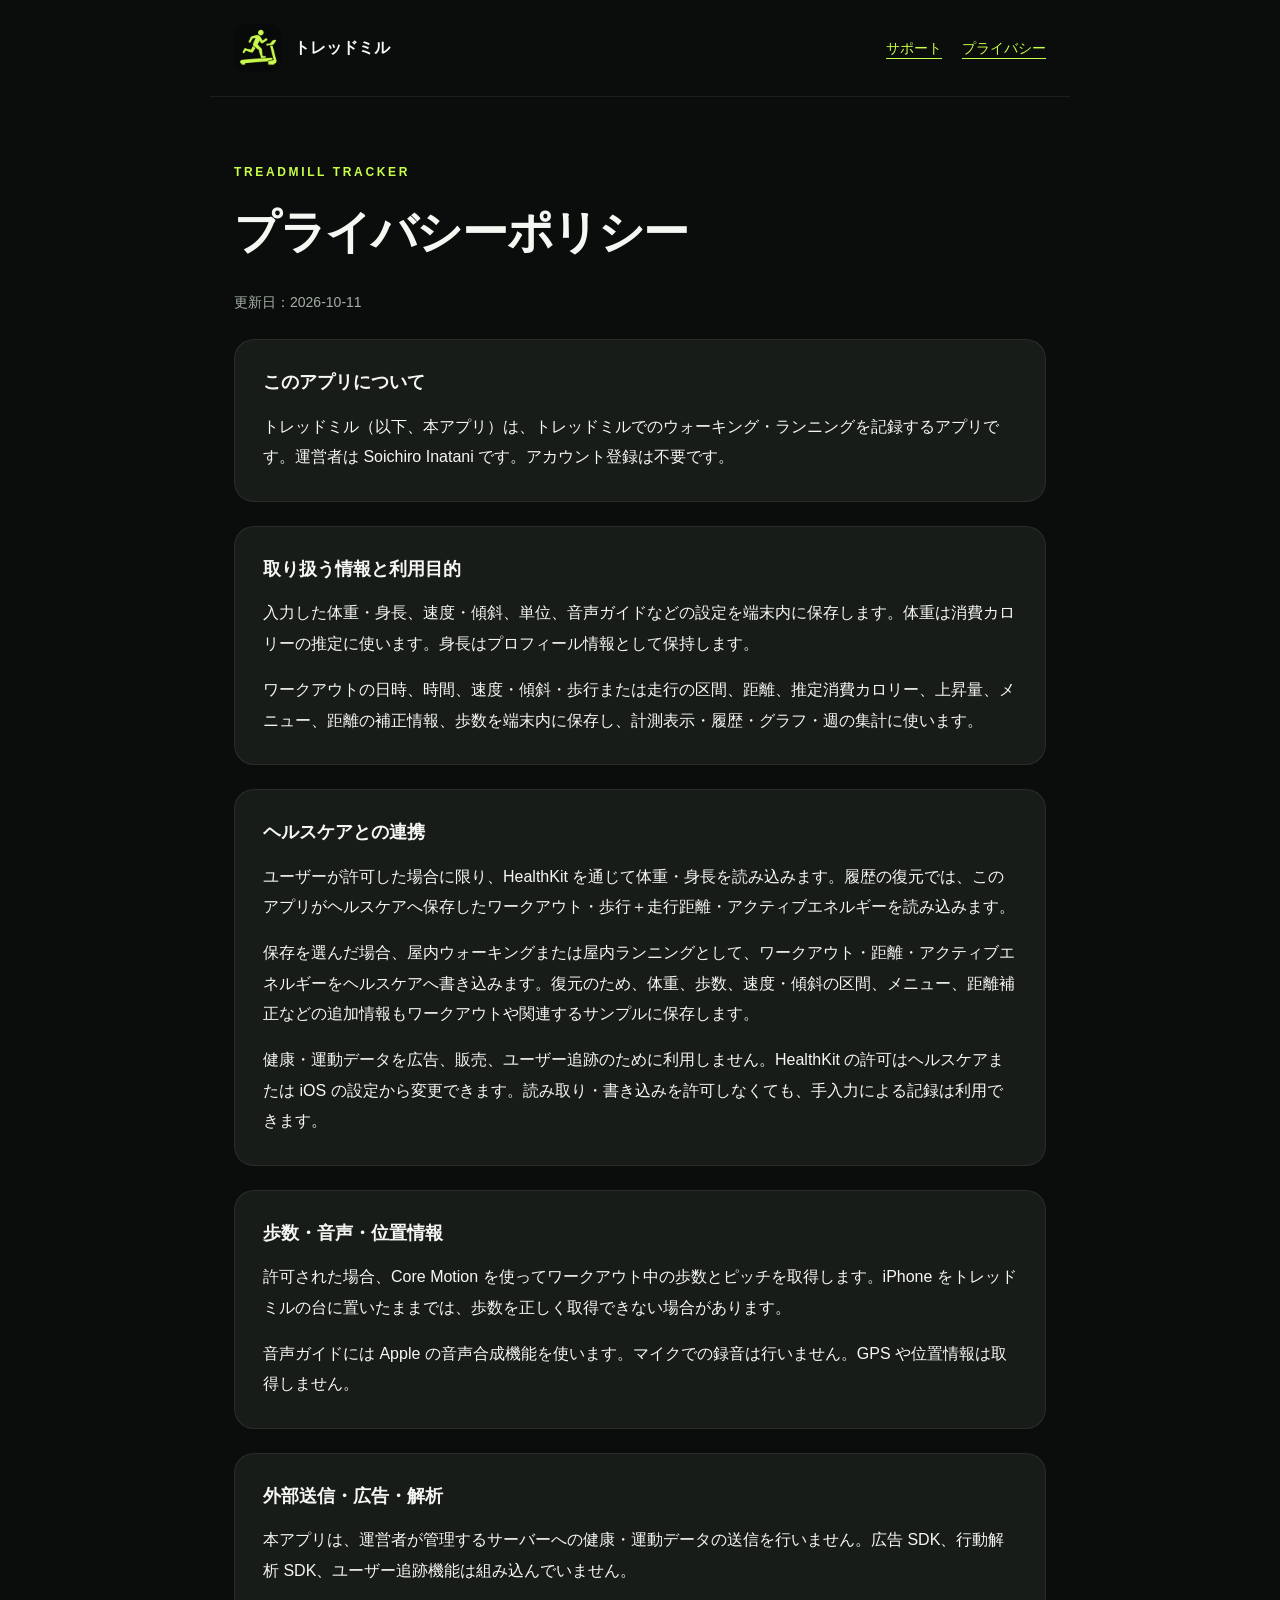
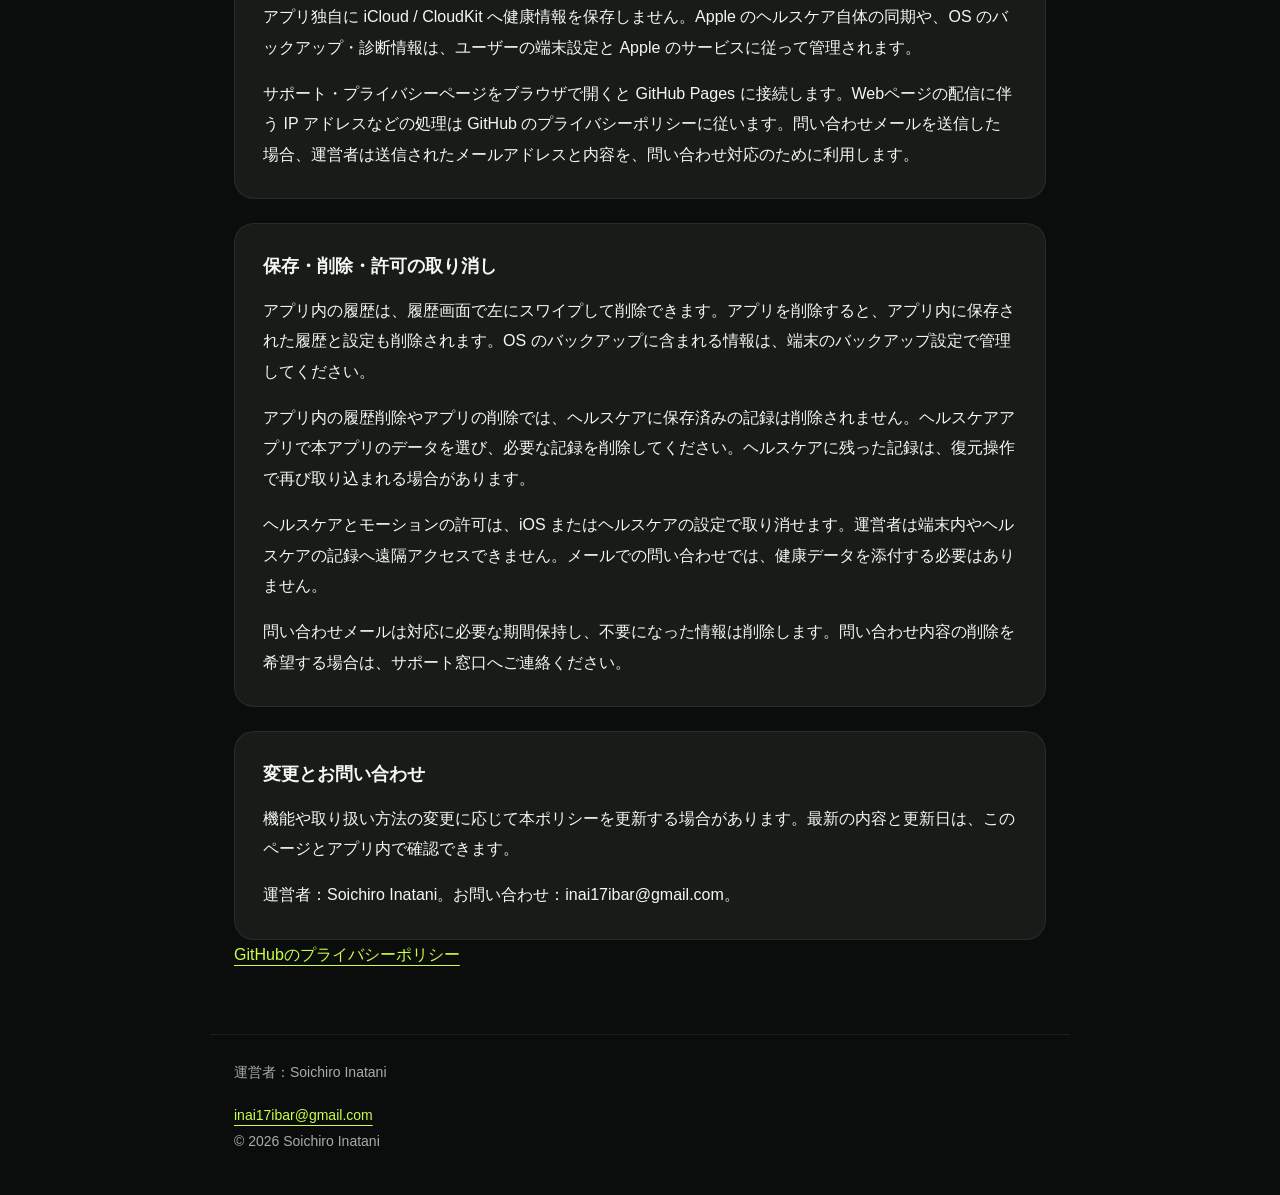
==== docs/privacy.html @ 9da5dac7 "feat: prepare App Store metadata and public support pages" ====
<!doctype html>
<html lang="ja">
<head>
  <meta charset="utf-8">
  <meta name="viewport" content="width=device-width, initial-scale=1">
  <meta name="color-scheme" content="dark">
  <meta name="description" content="トレッドミルのサポートとプライバシー情報。屋内ウォーキング・ランニングの記録に。">
  <title>プライバシーポリシー | トレッドミル</title>
  <link rel="canonical" href="https://inai17ibar.github.io/treadmill-tracker-ios/privacy.html">
  <link rel="icon" href="icon.png" type="image/png">
  <link rel="stylesheet" href="style.css">
</head>
<body>
  <a class="skip" href="#main">本文へ</a>
  <header><a class="brand" href="index.html"><img src="icon.png" alt="" width="48" height="48">トレッドミル</a>
  <nav aria-label="メインメニュー"><a href="support.html">サポート</a><a href="privacy.html">プライバシー</a></nav></header>
  <main id="main"><p class="eyebrow">TREADMILL TRACKER</p><h1>プライバシーポリシー</h1><p class="updated">更新日：2026-10-11</p>
<section><h2>このアプリについて</h2><p>トレッドミル（以下、本アプリ）は、トレッドミルでのウォーキング・ランニングを記録するアプリです。運営者は Soichiro Inatani です。アカウント登録は不要です。</p></section>
<section><h2>取り扱う情報と利用目的</h2><p>入力した体重・身長、速度・傾斜、単位、音声ガイドなどの設定を端末内に保存します。体重は消費カロリーの推定に使います。身長はプロフィール情報として保持します。</p><p>ワークアウトの日時、時間、速度・傾斜・歩行または走行の区間、距離、推定消費カロリー、上昇量、メニュー、距離の補正情報、歩数を端末内に保存し、計測表示・履歴・グラフ・週の集計に使います。</p></section>
<section><h2>ヘルスケアとの連携</h2><p>ユーザーが許可した場合に限り、HealthKit を通じて体重・身長を読み込みます。履歴の復元では、このアプリがヘルスケアへ保存したワークアウト・歩行＋走行距離・アクティブエネルギーを読み込みます。</p><p>保存を選んだ場合、屋内ウォーキングまたは屋内ランニングとして、ワークアウト・距離・アクティブエネルギーをヘルスケアへ書き込みます。復元のため、体重、歩数、速度・傾斜の区間、メニュー、距離補正などの追加情報もワークアウトや関連するサンプルに保存します。</p><p>健康・運動データを広告、販売、ユーザー追跡のために利用しません。HealthKit の許可はヘルスケアまたは iOS の設定から変更できます。読み取り・書き込みを許可しなくても、手入力による記録は利用できます。</p></section>
<section><h2>歩数・音声・位置情報</h2><p>許可された場合、Core Motion を使ってワークアウト中の歩数とピッチを取得します。iPhone をトレッドミルの台に置いたままでは、歩数を正しく取得できない場合があります。</p><p>音声ガイドには Apple の音声合成機能を使います。マイクでの録音は行いません。GPS や位置情報は取得しません。</p></section>
<section><h2>外部送信・広告・解析</h2><p>本アプリは、運営者が管理するサーバーへの健康・運動データの送信を行いません。広告 SDK、行動解析 SDK、ユーザー追跡機能は組み込んでいません。</p><p>アプリ独自に iCloud / CloudKit へ健康情報を保存しません。Apple のヘルスケア自体の同期や、OS のバックアップ・診断情報は、ユーザーの端末設定と Apple のサービスに従って管理されます。</p><p>サポート・プライバシーページをブラウザで開くと GitHub Pages に接続します。Webページの配信に伴う IP アドレスなどの処理は GitHub のプライバシーポリシーに従います。問い合わせメールを送信した場合、運営者は送信されたメールアドレスと内容を、問い合わせ対応のために利用します。</p></section>
<section><h2>保存・削除・許可の取り消し</h2><p>アプリ内の履歴は、履歴画面で左にスワイプして削除できます。アプリを削除すると、アプリ内に保存された履歴と設定も削除されます。OS のバックアップに含まれる情報は、端末のバックアップ設定で管理してください。</p><p>アプリ内の履歴削除やアプリの削除では、ヘルスケアに保存済みの記録は削除されません。ヘルスケアアプリで本アプリのデータを選び、必要な記録を削除してください。ヘルスケアに残った記録は、復元操作で再び取り込まれる場合があります。</p><p>ヘルスケアとモーションの許可は、iOS またはヘルスケアの設定で取り消せます。運営者は端末内やヘルスケアの記録へ遠隔アクセスできません。メールでの問い合わせでは、健康データを添付する必要はありません。</p><p>問い合わせメールは対応に必要な期間保持し、不要になった情報は削除します。問い合わせ内容の削除を希望する場合は、サポート窓口へご連絡ください。</p></section>
<section><h2>変更とお問い合わせ</h2><p>機能や取り扱い方法の変更に応じて本ポリシーを更新する場合があります。最新の内容と更新日は、このページとアプリ内で確認できます。</p><p>運営者：Soichiro Inatani。お問い合わせ：inai17ibar@gmail.com。</p></section>
<p><a href="https://docs.github.com/ja/site-policy/privacy-policies/github-general-privacy-statement">GitHubのプライバシーポリシー</a></p></main>
  <footer><p>運営者：Soichiro Inatani</p><a href="mailto:inai17ibar@gmail.com">inai17ibar@gmail.com</a>
  <p>© 2026 Soichiro Inatani</p></footer>
</body>
</html>
---- docs/style.css ----
:root{color-scheme:dark;--bg:#0b0d0c;--panel:#181c19;--text:#f5f7f2;--muted:#a4afa5;--lime:#c8ff48}*{box-sizing:border-box}body{margin:0;background:var(--bg);color:var(--text);font-family:-apple-system,BlinkMacSystemFont,"Hiragino Kaku Gothic ProN","Noto Sans JP",sans-serif;line-height:1.9;overflow-wrap:anywhere}header,main,footer{max-width:860px;margin:auto;padding:24px}header{display:flex;align-items:center;justify-content:space-between;gap:24px;border-bottom:1px solid #ffffff12}.brand{display:flex;align-items:center;gap:12px;font-weight:750;text-decoration:none;color:var(--text)}.brand img{border-radius:12px}nav{display:flex;gap:20px;font-size:.875rem}a{color:var(--lime);text-underline-offset:5px}a:hover{text-decoration-thickness:2px}a:focus-visible{outline:3px solid var(--lime);outline-offset:5px;border-radius:3px}main{padding-top:64px;padding-bottom:64px}.eyebrow{font-size:.75rem;letter-spacing:.22em;color:var(--lime);font-weight:750}h1{font-size:clamp(1.75rem,5vw,2.9rem);line-height:1.4;margin:16px 0 24px;letter-spacing:-.03em}h2{font-size:1.15rem;line-height:1.5;margin:0 0 16px}section{background:var(--panel);border:1px solid #ffffff12;border-radius:20px;padding:28px;margin-top:24px}p{margin:0 0 16px}p:last-child{margin-bottom:0}.updated,footer{color:var(--muted);font-size:.875rem}.lead{font-size:1.2rem;color:var(--muted)}.links{display:grid;gap:16px;margin-top:24px}.links a{padding:20px 24px;border-radius:16px;background:var(--lime);color:var(--bg);font-weight:700;text-decoration:none}footer{border-top:1px solid #ffffff12;padding-bottom:40px}.skip{position:absolute;top:-100px;left:16px;padding:12px;background:var(--lime);color:var(--bg)}.skip:focus{top:12px}@media(max-width:540px){header{align-items:flex-start;flex-direction:column;gap:16px}header,main,footer{padding-left:20px;padding-right:20px}main{padding-top:36px}section{padding:22px}}
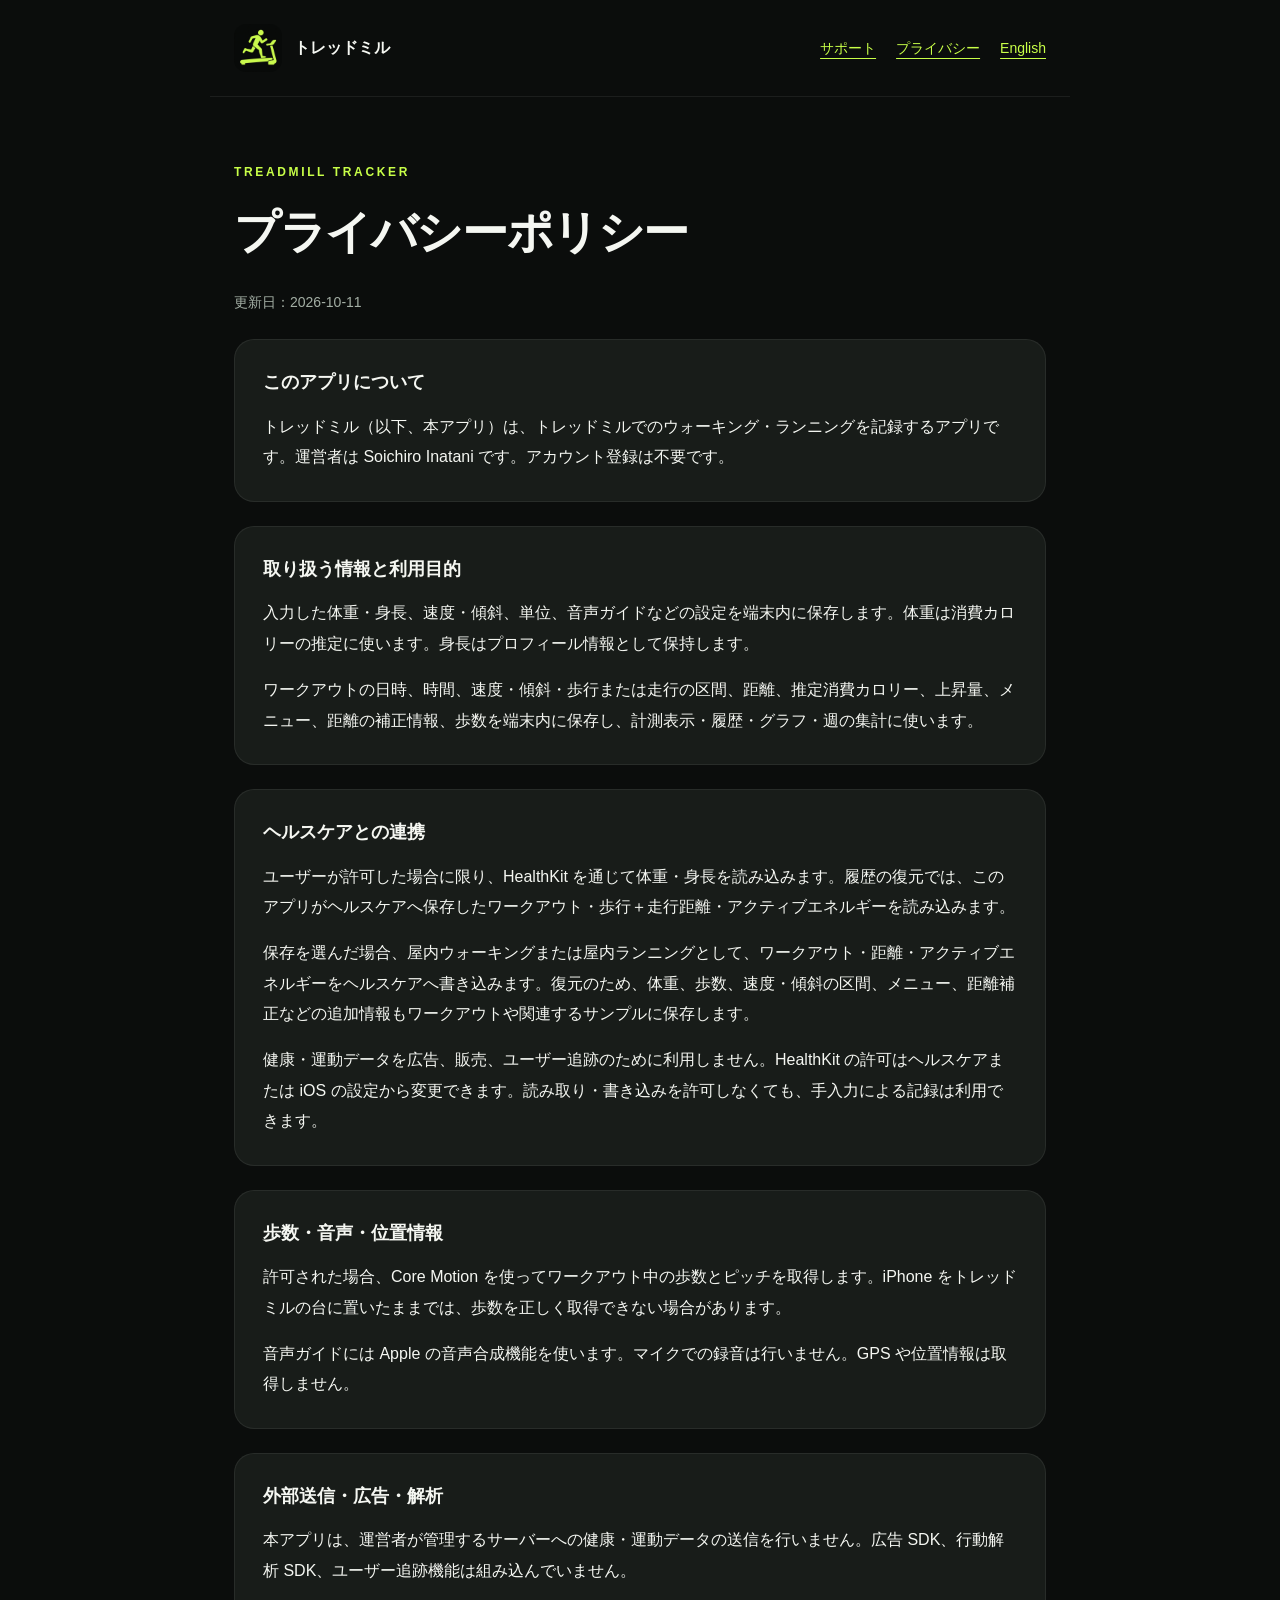
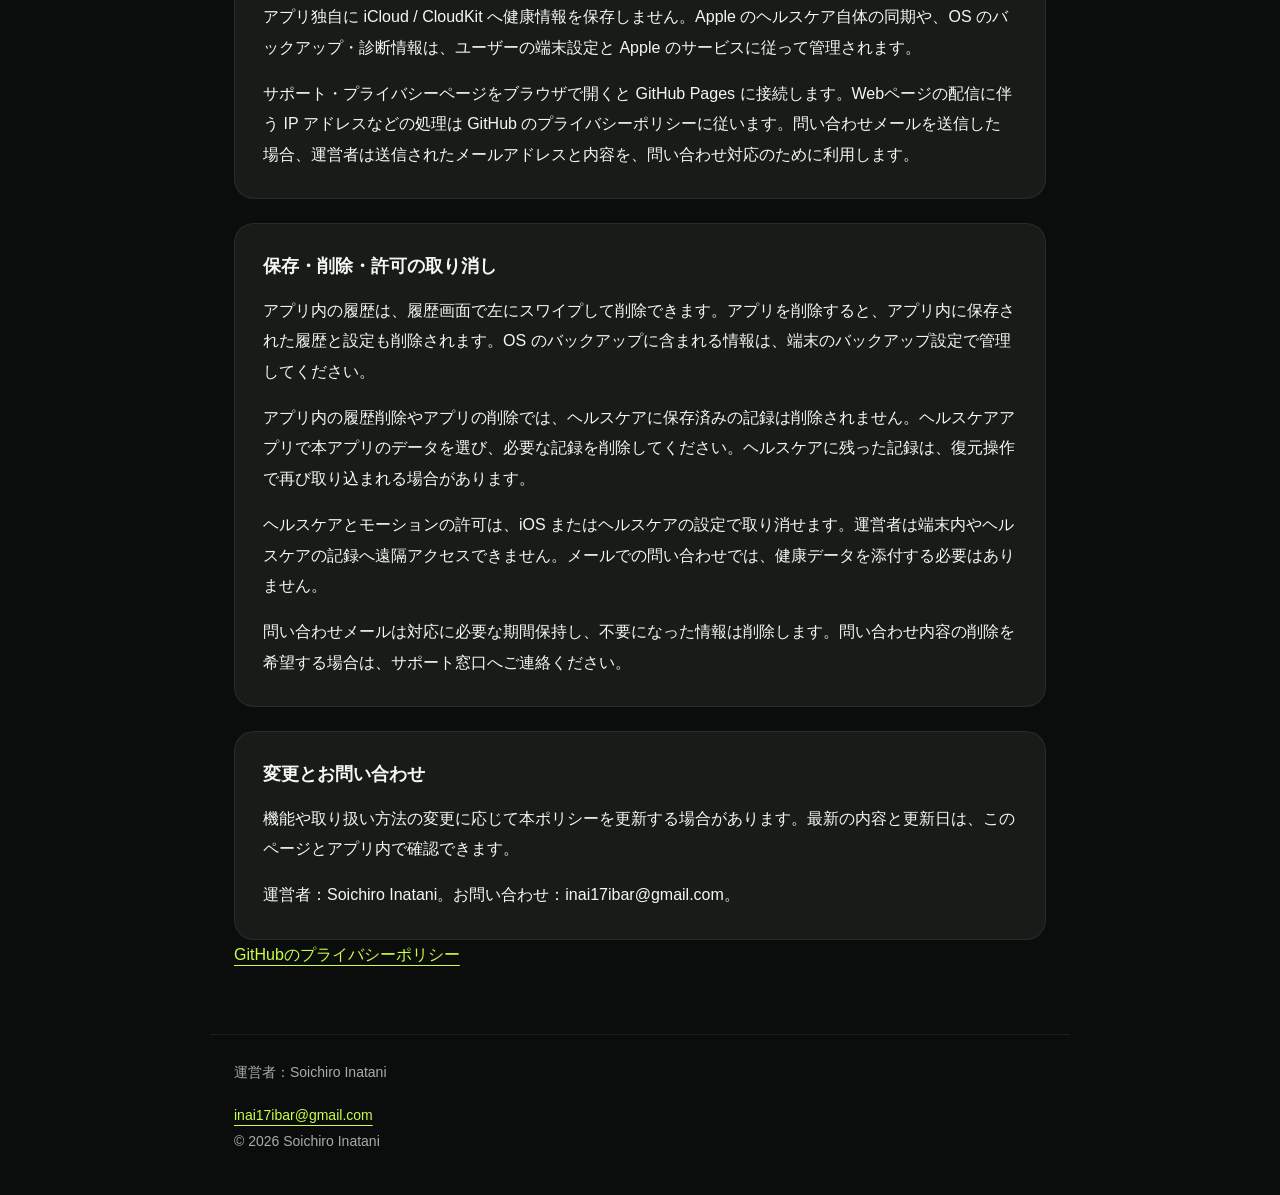
==== commit 87f7dad6: "Add English localization and international store assets" ====
--- a/docs/privacy.html
+++ b/docs/privacy.html
@@ -7,13 +7,15 @@
   <meta name="description" content="トレッドミルのサポートとプライバシー情報。屋内ウォーキング・ランニングの記録に。">
   <title>プライバシーポリシー | トレッドミル</title>
   <link rel="canonical" href="https://inai17ibar.github.io/treadmill-tracker-ios/privacy.html">
+  <link rel="alternate" hreflang="ja" href="https://inai17ibar.github.io/treadmill-tracker-ios/privacy.html">
+  <link rel="alternate" hreflang="en" href="https://inai17ibar.github.io/treadmill-tracker-ios/en/privacy.html">
   <link rel="icon" href="icon.png" type="image/png">
   <link rel="stylesheet" href="style.css">
 </head>
 <body>
   <a class="skip" href="#main">本文へ</a>
   <header><a class="brand" href="index.html"><img src="icon.png" alt="" width="48" height="48">トレッドミル</a>
-  <nav aria-label="メインメニュー"><a href="support.html">サポート</a><a href="privacy.html">プライバシー</a></nav></header>
+  <nav aria-label="メインメニュー"><a href="support.html">サポート</a><a href="privacy.html">プライバシー</a><a href="en/privacy.html" lang="en">English</a></nav></header>
   <main id="main"><p class="eyebrow">TREADMILL TRACKER</p><h1>プライバシーポリシー</h1><p class="updated">更新日：2026-10-11</p>
 <section><h2>このアプリについて</h2><p>トレッドミル（以下、本アプリ）は、トレッドミルでのウォーキング・ランニングを記録するアプリです。運営者は Soichiro Inatani です。アカウント登録は不要です。</p></section>
 <section><h2>取り扱う情報と利用目的</h2><p>入力した体重・身長、速度・傾斜、単位、音声ガイドなどの設定を端末内に保存します。体重は消費カロリーの推定に使います。身長はプロフィール情報として保持します。</p><p>ワークアウトの日時、時間、速度・傾斜・歩行または走行の区間、距離、推定消費カロリー、上昇量、メニュー、距離の補正情報、歩数を端末内に保存し、計測表示・履歴・グラフ・週の集計に使います。</p></section>
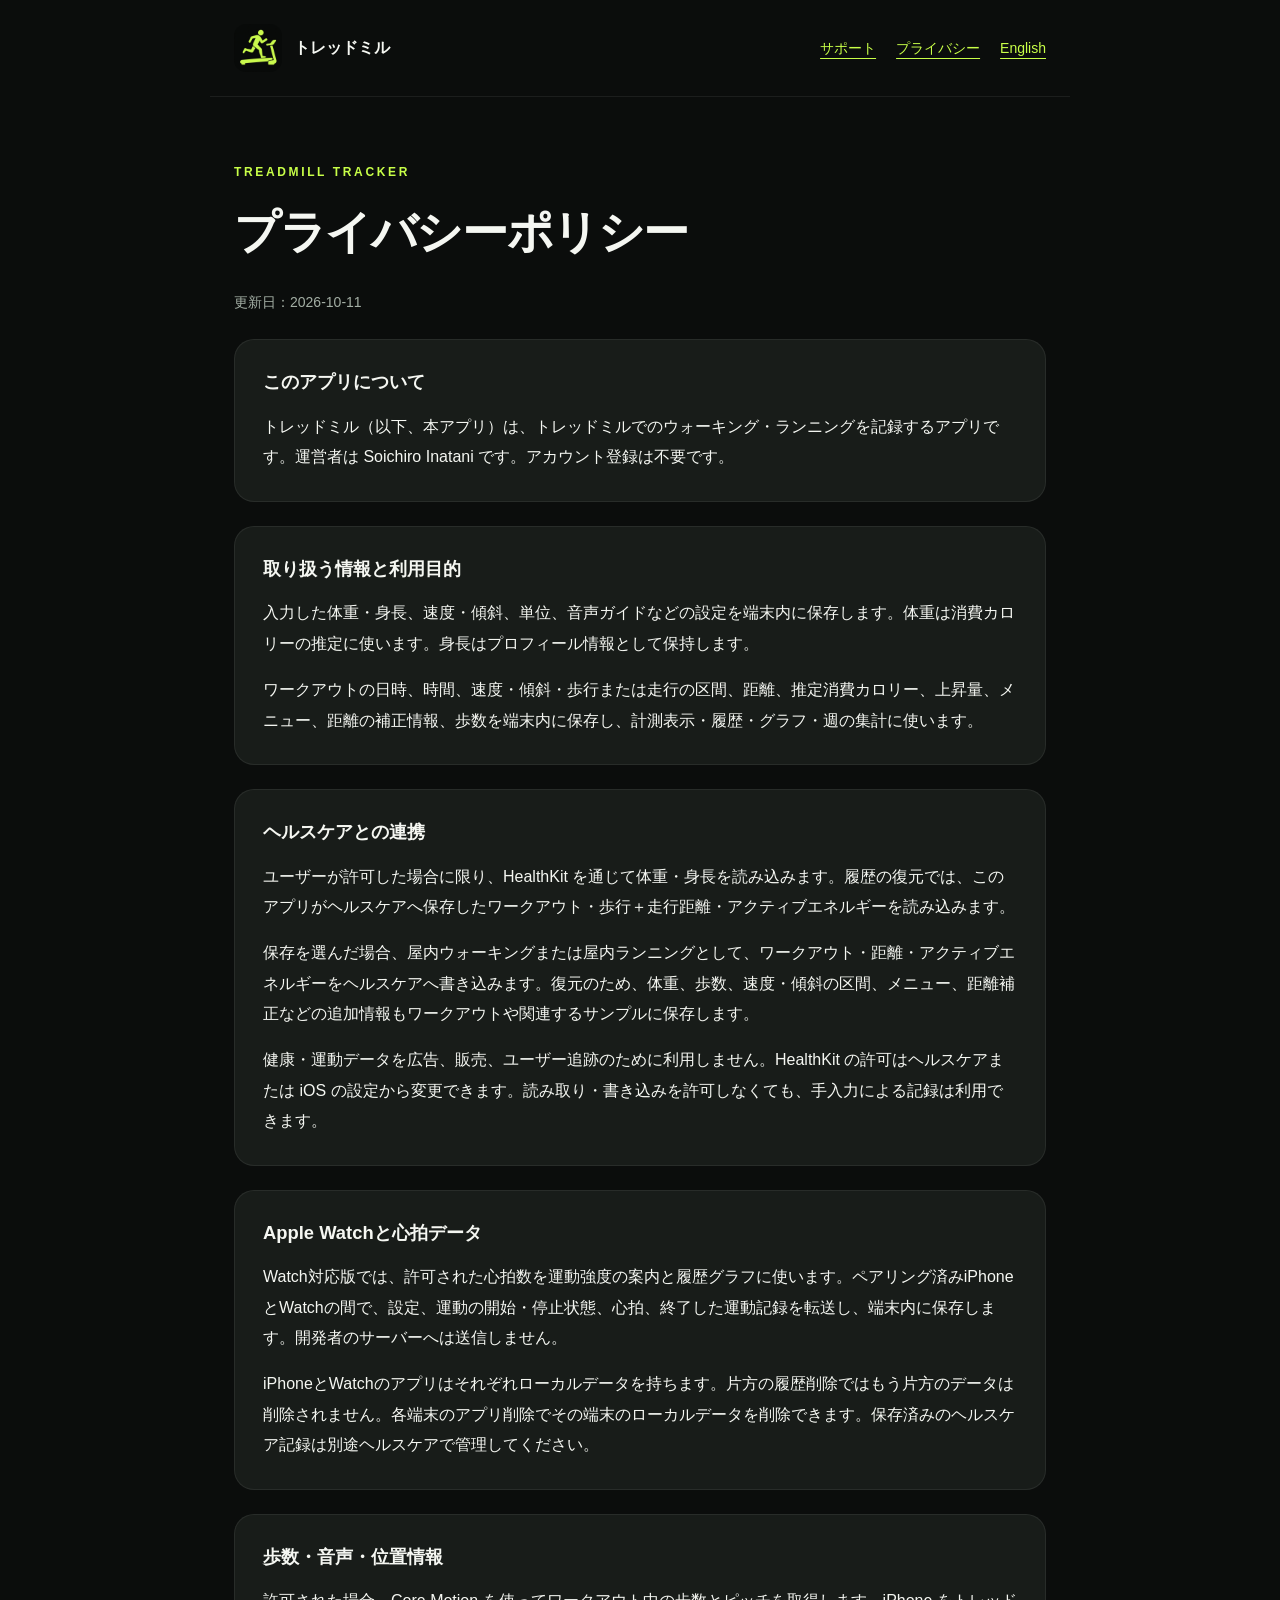
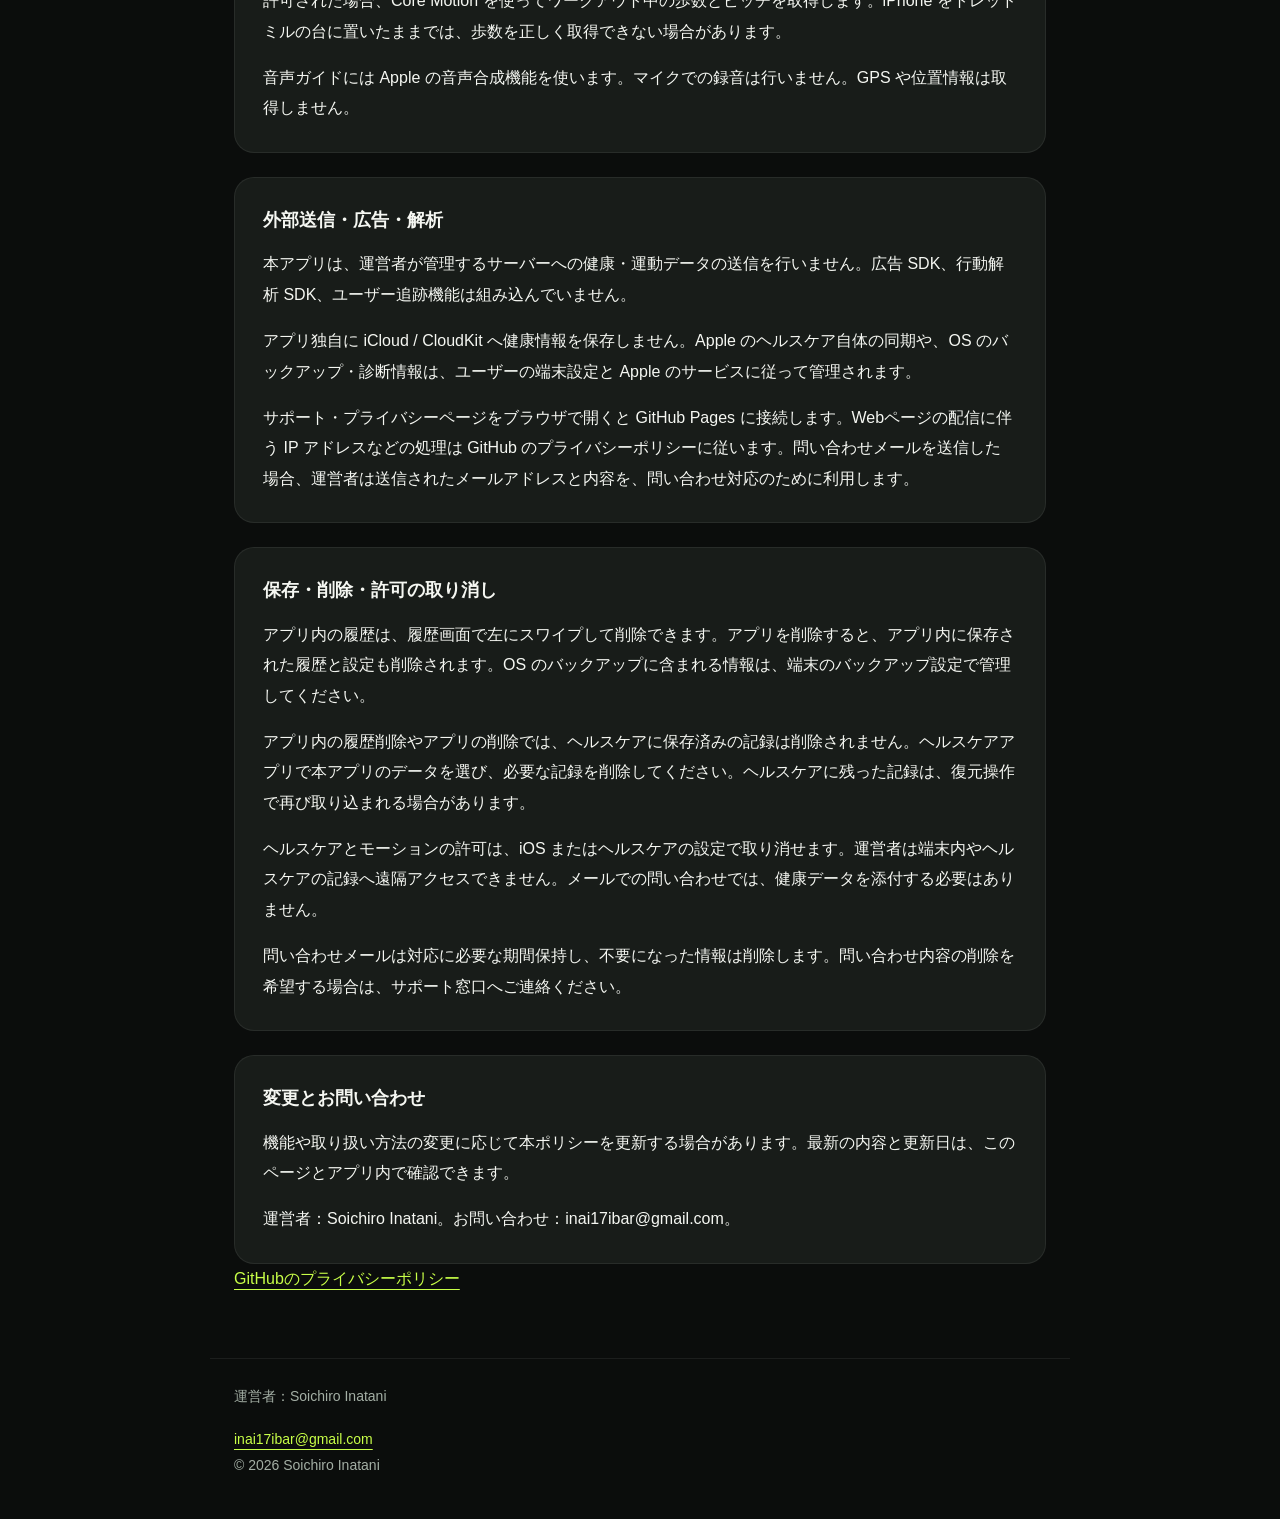
==== commit c2fba9c1: "Document Apple Watch linking and heart-data handling" ====
--- a/docs/privacy.html
+++ b/docs/privacy.html
@@ -20,6 +20,7 @@
 <section><h2>このアプリについて</h2><p>トレッドミル（以下、本アプリ）は、トレッドミルでのウォーキング・ランニングを記録するアプリです。運営者は Soichiro Inatani です。アカウント登録は不要です。</p></section>
 <section><h2>取り扱う情報と利用目的</h2><p>入力した体重・身長、速度・傾斜、単位、音声ガイドなどの設定を端末内に保存します。体重は消費カロリーの推定に使います。身長はプロフィール情報として保持します。</p><p>ワークアウトの日時、時間、速度・傾斜・歩行または走行の区間、距離、推定消費カロリー、上昇量、メニュー、距離の補正情報、歩数を端末内に保存し、計測表示・履歴・グラフ・週の集計に使います。</p></section>
 <section><h2>ヘルスケアとの連携</h2><p>ユーザーが許可した場合に限り、HealthKit を通じて体重・身長を読み込みます。履歴の復元では、このアプリがヘルスケアへ保存したワークアウト・歩行＋走行距離・アクティブエネルギーを読み込みます。</p><p>保存を選んだ場合、屋内ウォーキングまたは屋内ランニングとして、ワークアウト・距離・アクティブエネルギーをヘルスケアへ書き込みます。復元のため、体重、歩数、速度・傾斜の区間、メニュー、距離補正などの追加情報もワークアウトや関連するサンプルに保存します。</p><p>健康・運動データを広告、販売、ユーザー追跡のために利用しません。HealthKit の許可はヘルスケアまたは iOS の設定から変更できます。読み取り・書き込みを許可しなくても、手入力による記録は利用できます。</p></section>
+<section><h2>Apple Watchと心拍データ</h2><p>Watch対応版では、許可された心拍数を運動強度の案内と履歴グラフに使います。ペアリング済みiPhoneとWatchの間で、設定、運動の開始・停止状態、心拍、終了した運動記録を転送し、端末内に保存します。開発者のサーバーへは送信しません。</p><p>iPhoneとWatchのアプリはそれぞれローカルデータを持ちます。片方の履歴削除ではもう片方のデータは削除されません。各端末のアプリ削除でその端末のローカルデータを削除できます。保存済みのヘルスケア記録は別途ヘルスケアで管理してください。</p></section>
 <section><h2>歩数・音声・位置情報</h2><p>許可された場合、Core Motion を使ってワークアウト中の歩数とピッチを取得します。iPhone をトレッドミルの台に置いたままでは、歩数を正しく取得できない場合があります。</p><p>音声ガイドには Apple の音声合成機能を使います。マイクでの録音は行いません。GPS や位置情報は取得しません。</p></section>
 <section><h2>外部送信・広告・解析</h2><p>本アプリは、運営者が管理するサーバーへの健康・運動データの送信を行いません。広告 SDK、行動解析 SDK、ユーザー追跡機能は組み込んでいません。</p><p>アプリ独自に iCloud / CloudKit へ健康情報を保存しません。Apple のヘルスケア自体の同期や、OS のバックアップ・診断情報は、ユーザーの端末設定と Apple のサービスに従って管理されます。</p><p>サポート・プライバシーページをブラウザで開くと GitHub Pages に接続します。Webページの配信に伴う IP アドレスなどの処理は GitHub のプライバシーポリシーに従います。問い合わせメールを送信した場合、運営者は送信されたメールアドレスと内容を、問い合わせ対応のために利用します。</p></section>
 <section><h2>保存・削除・許可の取り消し</h2><p>アプリ内の履歴は、履歴画面で左にスワイプして削除できます。アプリを削除すると、アプリ内に保存された履歴と設定も削除されます。OS のバックアップに含まれる情報は、端末のバックアップ設定で管理してください。</p><p>アプリ内の履歴削除やアプリの削除では、ヘルスケアに保存済みの記録は削除されません。ヘルスケアアプリで本アプリのデータを選び、必要な記録を削除してください。ヘルスケアに残った記録は、復元操作で再び取り込まれる場合があります。</p><p>ヘルスケアとモーションの許可は、iOS またはヘルスケアの設定で取り消せます。運営者は端末内やヘルスケアの記録へ遠隔アクセスできません。メールでの問い合わせでは、健康データを添付する必要はありません。</p><p>問い合わせメールは対応に必要な期間保持し、不要になった情報は削除します。問い合わせ内容の削除を希望する場合は、サポート窓口へご連絡ください。</p></section>
